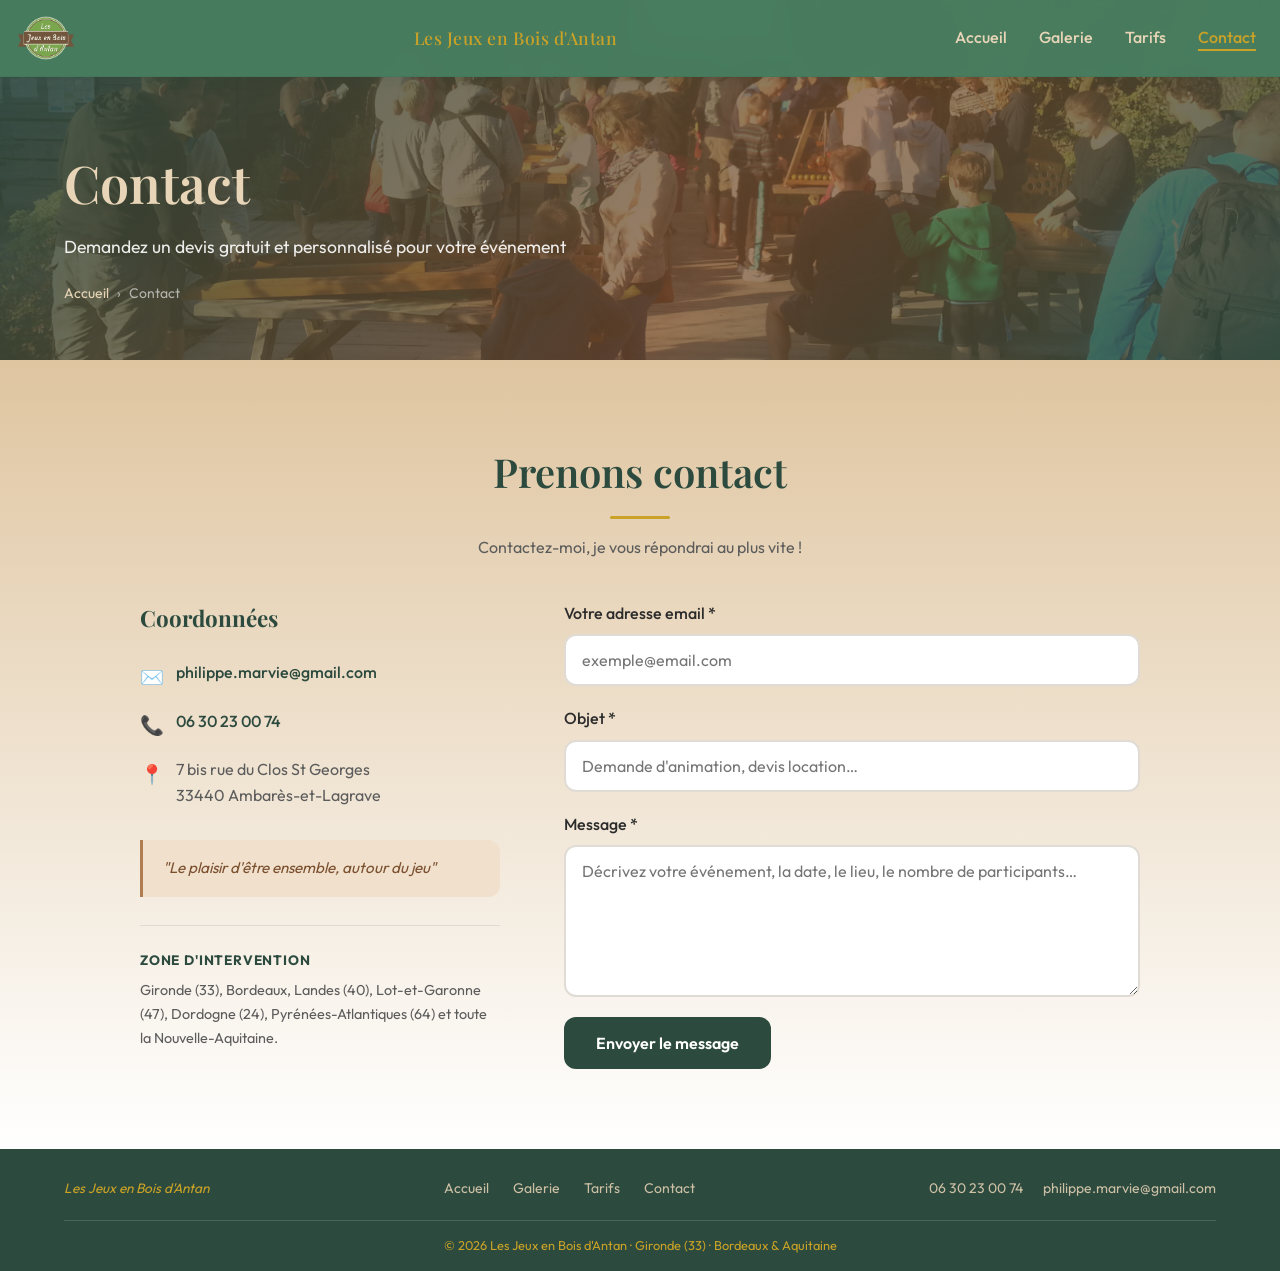
==== contact.html @ d8da47c6 "Refonte complète du site : carrousel avis, FAQ, tarifs, responsive - Refonte globale des pages (accu" ====
<!DOCTYPE html>
<html lang="fr">
<head>
    <meta charset="UTF-8">
    <meta name="viewport" content="width=device-width, initial-scale=1.0">
    <title>Contact & Devis Gratuit | JEB - Les Jeux en Bois d'Antan | Gironde</title>
    <meta name="description" content="Contactez Philippe Marvié pour votre animation de jeux en bois en Gironde. Devis gratuit et personnalisé pour mariage, événement d'entreprise ou particulier à Bordeaux et en Aquitaine. Réponse rapide.">
    <meta name="keywords" content="contact jeux en bois gironde, devis animation jeux bois bordeaux, contacter animateur jeux bois, jeux bois bordeaux devis gratuit">
    <meta name="robots" content="index, follow">
    <meta name="author" content="Philippe Marvié - JEB Les Jeux en Bois d'Antan">
    <meta name="theme-color" content="#2d4a3e">
    <meta name="format-detection" content="telephone=yes">
    <link rel="canonical" href="https://jeuxdantan.fr/contact.html">
    <link rel="icon" href="/assets/logo.png" type="image/png">
    <link rel="stylesheet" href="css/style.css?v=4">
    <meta property="og:type" content="website">
    <meta property="og:url" content="https://jeuxdantan.fr/contact.html">
    <meta property="og:title" content="Contact & Devis Gratuit | JEB - Jeux en Bois Gironde">
    <meta property="og:description" content="Contactez Philippe Marvié pour un devis gratuit. Animation jeux en bois en Gironde, Bordeaux et Aquitaine.">
    <meta property="og:image" content="https://jeuxdantan.fr/assets/og-image.jpg">
    <meta property="og:locale" content="fr_FR">
    <script type="application/ld+json">
    {
      "@context": "https://schema.org",
      "@graph": [
        {
          "@type": "ContactPage",
          "@id": "https://jeuxdantan.fr/contact.html",
          "name": "Contact & Devis Gratuit - JEB Les Jeux en Bois d'Antan | Gironde",
          "description": "Demandez un devis gratuit pour votre animation de jeux en bois en Gironde. Mariage, événement d'entreprise ou particulier à Bordeaux et en Aquitaine.",
          "url": "https://jeuxdantan.fr/contact.html",
          "isPartOf": {"@id": "https://jeuxdantan.fr/#entreprise"},
          "breadcrumb": {
            "@type": "BreadcrumbList",
            "itemListElement": [
              {"@type": "ListItem", "position": 1, "name": "Accueil", "item": "https://jeuxdantan.fr/"},
              {"@type": "ListItem", "position": 2, "name": "Contact", "item": "https://jeuxdantan.fr/contact.html"}
            ]
          },
          "mainEntity": {
            "@type": ["LocalBusiness", "EntertainmentBusiness"],
            "@id": "https://jeuxdantan.fr/#entreprise",
            "name": "Les Jeux en Bois d'Antan",
            "telephone": "+33630230074",
            "email": "philippe.marvie@gmail.com",
            "url": "https://jeuxdantan.fr",
            "priceRange": "€€",
            "openingHoursSpecification": {
              "@type": "OpeningHoursSpecification",
              "dayOfWeek": ["Monday","Tuesday","Wednesday","Thursday","Friday","Saturday","Sunday"],
              "opens": "09:00",
              "closes": "20:00"
            },
            "address": {
              "@type": "PostalAddress",
              "streetAddress": "7 bis rue du Clos St Georges",
              "postalCode": "33440",
              "addressLocality": "Ambarès-et-Lagrave",
              "addressRegion": "Nouvelle-Aquitaine",
              "addressCountry": "FR"
            },
            "areaServed": [
              {"@type": "AdministrativeArea", "name": "Gironde", "identifier": "33"},
              {"@type": "AdministrativeArea", "name": "Landes", "identifier": "40"},
              {"@type": "AdministrativeArea", "name": "Lot-et-Garonne", "identifier": "47"},
              {"@type": "AdministrativeArea", "name": "Dordogne", "identifier": "24"},
              {"@type": "AdministrativeArea", "name": "Nouvelle-Aquitaine"}
            ]
          }
        }
      ]
    }
    </script>
    <link rel="preconnect" href="https://fonts.googleapis.com">
    <link rel="preconnect" href="https://fonts.gstatic.com" crossorigin>
    <link href="https://fonts.googleapis.com/css2?family=Outfit:wght@300;400;500;600;700&family=Playfair+Display:wght@500;600&display=swap" rel="stylesheet">
</head>
<body>
    <header class="header">
        <div class="header-inner">
            <a href="index.html" class="logo">
                <img src="assets/logo.png" alt="JEB - Les Jeux en Bois d'Antan" onerror="this.style.display='none'; this.nextElementSibling.style.display='block';">
                <span class="logo-text">JEB</span>
            </a>
            <span class="header-title">Les Jeux en Bois d'Antan</span>
            <nav class="nav" aria-label="Navigation principale">
                <button class="nav-toggle" aria-expanded="false" aria-controls="nav-menu">
                    <span></span><span></span><span></span>
                </button>
                <ul id="nav-menu" class="nav-menu">
                    <li><a href="index.html">Accueil</a></li>
                    <li><a href="galerie.html">Galerie</a></li>
                    <li><a href="prix.html">Tarifs</a></li>
                    <li><a href="contact.html" class="nav-active">Contact</a></li>
                </ul>
            </nav>
        </div>
    </header>

    <main>
        <section class="page-hero">
            <div class="page-hero-bg" style="background-image: url('images/20160713_203846.jpg');"></div>
            <div class="container page-hero-content">
                <h1 class="page-hero-title">Contact</h1>
                <p class="page-hero-desc">Demandez un devis gratuit et personnalisé pour votre événement</p>
                <nav aria-label="Fil d'Ariane" class="breadcrumb">
                    <a href="index.html">Accueil</a>
                    <span>›</span>
                    <span>Contact</span>
                </nav>
            </div>
        </section>

        <section class="section contact-section">
            <div class="container">
                <h2 class="section-title">Prenons contact</h2>
                <p class="section-desc">Contactez-moi, je vous répondrai au plus vite !</p>

                <div class="contact-layout">
                    <div class="contact-info">
                        <h3>Coordonnées</h3>
                        <ul class="contact-details">
                            <li>
                                <span class="contact-icon">✉️</span>
                                <a href="mailto:philippe.marvie@gmail.com">philippe.marvie@gmail.com</a>
                            </li>
                            <li>
                                <span class="contact-icon">📞</span>
                                <a href="tel:+33630230074">06 30 23 00 74</a>
                            </li>
                            <li>
                                <span class="contact-icon">📍</span>
                                <address>7 bis rue du Clos St Georges<br>33440 Ambarès-et-Lagrave</address>
                            </li>
                        </ul>
                        <div class="contact-slogan">
                            <p>"Le plaisir d'être ensemble, autour du jeu"</p>
                        </div>
                        <div class="contact-zone-info">
                            <h4>Zone d'intervention</h4>
                            <p>Gironde (33), Bordeaux, Landes (40), Lot-et-Garonne (47), Dordogne (24), Pyrénées-Atlantiques (64) et toute la Nouvelle-Aquitaine.</p>
                        </div>
                    </div>

                    <div class="contact-form-wrap">
                        <form class="contact-form" action="contact.php" method="POST">
                            <div class="form-group">
                                <label for="email">Votre adresse email *</label>
                                <input type="email" id="email" name="email" required placeholder="exemple@email.com">
                            </div>
                            <div class="form-group">
                                <label for="subject">Objet *</label>
                                <input type="text" id="subject" name="subject" required placeholder="Demande d'animation, devis location…">
                            </div>
                            <div class="form-group">
                                <label for="message">Message *</label>
                                <textarea id="message" name="message" rows="6" required placeholder="Décrivez votre événement, la date, le lieu, le nombre de participants…"></textarea>
                            </div>
                            <button type="submit" class="btn btn-primary btn-submit">Envoyer le message</button>
                        </form>
                    </div>
                </div>
            </div>
        </section>
    </main>

    <footer class="footer">
        <div class="container">
            <div class="footer-main">
                <div class="footer-brand">
                    <span class="footer-sub">Les Jeux en Bois d'Antan</span>
                </div>
                <nav class="footer-nav" aria-label="Navigation footer">
                    <a href="index.html">Accueil</a>
                    <a href="galerie.html">Galerie</a>
                    <a href="prix.html">Tarifs</a>
                    <a href="contact.html">Contact</a>
                </nav>
                <div class="footer-right">
                    <a href="tel:+33630230074">06 30 23 00 74</a>
                    <a href="mailto:philippe.marvie@gmail.com">philippe.marvie@gmail.com</a>
                </div>
            </div>
            <div class="footer-bottom">
                <p>&copy; 2026 Les Jeux en Bois d'Antan · Gironde (33) · Bordeaux &amp; Aquitaine</p>
            </div>
        </div>
    </footer>

    <script src="js/main.js"></script>
</body>
</html>
---- css/style.css ----
/* ===== Variables & Reset ===== */
:root {
  --color-primary: #2d4a3e;
  --color-primary-light: #3d6b5a;
  --color-accent: #c9a227;
  --color-accent-light: #e8d5b7;
  --color-wood: #7a4f2e;
  --color-wood-light: #b07d52;
  --color-wood-pale: #f0e0cc;
  --color-bg: #f5ede0;
  --color-bg-alt: #dfc5a0;
  --color-text: #2c2c2c;
  --color-text-muted: #5c5c5c;
  --font-main: 'Outfit', sans-serif;
  --font-display: 'Playfair Display', serif;
  --shadow-sm: 0 2px 8px rgba(45, 74, 62, 0.08);
  --shadow-md: 0 4px 20px rgba(45, 74, 62, 0.12);
  --shadow-lg: 0 8px 40px rgba(45, 74, 62, 0.15);
  --radius: 12px;
  --radius-lg: 20px;
  --transition: 0.3s ease;
}

*, *::before, *::after {
  box-sizing: border-box;
  margin: 0;
  padding: 0;
}

html {
  scroll-behavior: smooth;
}

body {
  font-family: var(--font-main);
  font-size: 1rem;
  line-height: 1.6;
  color: var(--color-text);
  background: var(--color-bg);
  overflow-x: hidden;
}

img {
  max-width: 100%;
  height: auto;
  display: block;
}

a {
  color: inherit;
  text-decoration: none;
  transition: color var(--transition), opacity var(--transition);
}

ul {
  list-style: none;
}

address {
  font-style: normal;
}

.visually-hidden {
  position: absolute;
  width: 1px;
  height: 1px;
  padding: 0;
  margin: -1px;
  overflow: hidden;
  clip: rect(0, 0, 0, 0);
  border: 0;
}

.container {
  width: 100%;
  max-width: 1200px;
  margin: 0 auto;
  padding: 0 1.5rem;
}

/* ===== Buttons ===== */
.btn {
  display: inline-flex;
  align-items: center;
  justify-content: center;
  padding: 0.875rem 1.75rem;
  font-family: var(--font-main);
  font-size: 1rem;
  font-weight: 500;
  border-radius: var(--radius);
  border: none;
  cursor: pointer;
  transition: all var(--transition);
}

.btn-primary {
  background: var(--color-primary);
  color: white;
}

.btn-primary:hover {
  background: var(--color-primary-light);
  transform: translateY(-2px);
  box-shadow: var(--shadow-md);
}

.btn-secondary {
  background: var(--color-primary);
  color: white;
}

.btn-secondary:hover {
  background: var(--color-primary);
  color: white;
}

/* ===== Header ===== */
.header {
  position: fixed;
  top: 0;
  left: 0;
  right: 0;
  z-index: 1000;
  background: rgba(72, 125, 95, 0.97);
  backdrop-filter: blur(12px);
  box-shadow: 0 2px 12px rgba(45, 74, 62, 0.12);
  border-bottom: 1px solid rgba(45, 74, 62, 0.1);
}

.header-inner {
  display: flex;
  align-items: center;
  justify-content: space-between;
  padding: 0.5rem 1.5rem 0.5rem 1rem;
}

.logo {
  display: flex;
  align-items: center;
  gap: 0.5rem;
}

.header-title {
  display: none;
}

.logo img {
  height: 60px;
  width: auto;
}

.logo .logo-text {
  display: none;
}

.logo-text {
  font-family: var(--font-display);
  font-size: 1.75rem;
  font-weight: 600;
  color: #4a2c0e;
}

/* Navigation */
.nav-toggle {
  display: none;
  flex-direction: column;
  gap: 5px;
  background: none;
  border: none;
  cursor: pointer;
  padding: 0.5rem;
}

.nav-toggle span {
  width: 24px;
  height: 2px;
  background: var(--color-primary);
  transition: var(--transition);
}

.nav-menu {
  display: flex;
  gap: 2rem;
}

.nav-menu a {
  font-weight: 500;
  color: var(--color-accent-light);
  position: relative;
}

.nav-menu a::after {
  content: '';
  position: absolute;
  bottom: -4px;
  left: 0;
  width: 0;
  height: 2px;
  background: var(--color-accent);
  transition: width var(--transition);
}

.nav-menu a:hover::after {
  width: 100%;
}


/* ===== Hero ===== */
.hero {
  position: relative;
  min-height: 100vh;
  display: flex;
  flex-direction: column;
  justify-content: center;
  align-items: center;
  text-align: center;
  padding: 8rem 1.5rem 4rem;
  overflow: hidden;
}

.hero-bg {
  position: absolute;
  inset: 0;
  background-size: cover;
  background-position: center;
  background-repeat: no-repeat;
  z-index: -1;
}

.hero-bg::after {
  content: '';
  position: absolute;
  inset: 0;
  background: linear-gradient(
    135deg,
    rgba(45, 74, 62, 0.88) 0%,
    rgba(122, 79, 46, 0.7) 60%,
    rgba(45, 74, 62, 0.82) 100%
  );
}

.hero-content {
  max-width: 750px;
  position: relative;
}

.hero-logo {
  height: 260px;
  width: auto;
  margin: 0 auto 1.5rem;
  display: block;
}

.hero-label {
  font-size: 0.9rem;
  font-weight: 500;
  letter-spacing: 0.12em;
  text-transform: uppercase;
  color: var(--color-accent-light);
  margin-bottom: 1rem;
}

.hero h1 {
  font-family: var(--font-display);
  font-size: clamp(2.5rem, 6vw, 4rem);
  font-weight: 600;
  color: var(--color-accent-light);
  margin-bottom: 0.75rem;
  letter-spacing: 0.02em;
}

.hero-tagline {
  font-size: 1.2rem;
  color: rgba(232, 213, 183, 0.95);
  margin-bottom: 1rem;
  font-weight: 500;
}

.hero-desc {
  color: rgba(255, 255, 255, 0.9);
  margin-bottom: 1.75rem;
  font-size: 1.05rem;
  max-width: 620px;
  margin-left: auto;
  margin-right: auto;
}

.hero-badges {
  display: flex;
  flex-wrap: wrap;
  gap: 0.5rem;
  justify-content: center;
  margin-bottom: 2rem;
}

.badge {
  background: rgb(207, 171, 54);
  border: 1px solid rgba(201, 162, 39, 0.6);
  color: rgb(43, 88, 49);
  padding: 0.35rem 0.9rem;
  border-radius: 50px;
  font-size: 0.875rem;
  font-weight: 500;
}

.hero-cta {
  display: flex;
  gap: 1rem;
  justify-content: center;
  flex-wrap: wrap;
}

.hero-cta .btn-primary {
  background: var(--color-primary);
  color: var(--color-accent-light);
  font-weight: 600;
}

.hero-cta .btn-primary:hover {
  background: var(--color-accent-light);
  color: var(--color-primary);
}

.hero-cta .btn-secondary {
  border-color: var(--color-accent-light);
  color: var(--color-accent-light);
}

.hero-cta .btn-secondary:hover {
  background: var(--color-accent-light);
  color: var(--color-primary);
}

.scroll-indicator {
  position: absolute;
  bottom: 2rem;
  left: 50%;
  transform: translateX(-50%);
  display: flex;
  flex-direction: column;
  align-items: center;
  gap: 0.5rem;
  color: rgba(255, 255, 255, 0.8);
  font-size: 0.875rem;
  animation: bounce 2s infinite;
}

.scroll-arrow {
  width: 24px;
  height: 24px;
  border-right: 2px solid currentColor;
  border-bottom: 2px solid currentColor;
  transform: rotate(45deg);
  margin-top: -4px;
}

@keyframes bounce {
  0%, 100% { transform: translateX(-50%) translateY(0); }
  50% { transform: translateX(-50%) translateY(8px); }
}

/* ===== Slogan Banner ===== */
.slogan-banner {
  background: #5a8f72;
  padding: 1.25rem 0;
  text-align: center;
}

.slogan-main {
  font-family: var(--font-display);
  font-size: clamp(1.25rem, 3vw, 1.75rem);
  color: #f0d878;
  letter-spacing: 0.08em;
  font-weight: 600;
}

/* ===== Quick Nav ===== */
.quick-nav {
  padding: 3rem 0;
  background: var(--color-bg);
  box-shadow: var(--shadow-sm);
}

.quick-nav-grid {
  display: grid;
  grid-template-columns: repeat(auto-fit, minmax(140px, 1fr));
  gap: 1rem;
}

.quick-nav-card {
  display: flex;
  flex-direction: column;
  align-items: center;
  gap: 0.75rem;
  padding: 1.5rem 1rem;
  background: var(--color-bg);
  border-radius: var(--radius);
  font-weight: 500;
  color: var(--color-text);
  transition: all var(--transition);
  border: 2px solid transparent;
}

.quick-nav-card:hover {
  background: var(--color-primary);
  color: white;
  transform: translateY(-4px);
  box-shadow: var(--shadow-md);
}

.quick-nav-icon {
  font-size: 2rem;
}

/* ===== Sections ===== */
.section {
  padding: 5rem 0;
}

.section-alt {
  background: var(--color-bg-alt);
}

.section-title {
  font-family: var(--font-display);
  font-size: clamp(1.75rem, 4vw, 2.5rem);
  font-weight: 600;
  color: var(--color-primary);
  text-align: center;
  margin-bottom: 1rem;
}

.section-title::after {
  content: '';
  display: block;
  width: 60px;
  height: 3px;
  background: var(--color-accent);
  margin: 0.75rem auto 0;
  border-radius: 2px;
}

.section-desc {
  text-align: center;
  color: var(--color-text-muted);
  margin-bottom: 2.5rem;
  max-width: 620px;
  margin-left: auto;
  margin-right: auto;
}

/* ===== Services ===== */
.services-grid {
  display: grid;
  grid-template-columns: repeat(auto-fit, minmax(min(300px, 100%), 1fr));
  gap: 2rem;
  margin-bottom: 3rem;
}

.service-card {
  background: white;
  border-radius: var(--radius-lg);
  overflow: hidden;
  box-shadow: var(--shadow-sm);
  transition: all var(--transition);
}

.service-card:hover {
  transform: translateY(-8px);
  box-shadow: var(--shadow-lg);
}

.service-image {
  aspect-ratio: 3/2;
  overflow: hidden;
}

.service-image img {
  width: 100%;
  height: 100%;
  object-fit: cover;
  transition: transform var(--transition);
}

.service-card:hover .service-image img {
  transform: scale(1.05);
}

.service-content {
  padding: 1.5rem;
}

.service-content h3 {
  font-size: 1.25rem;
  color: var(--color-primary);
  margin-bottom: 0.5rem;
}

.service-content p {
  color: var(--color-text-muted);
  font-size: 0.95rem;
}

/* Zone géographique */
.geo-block {
  display: flex;
  align-items: center;
  gap: 1rem;
  background: white;
  border-left: 4px solid var(--color-wood-light);
  padding: 1.25rem 1.5rem;
  border-radius: 0 var(--radius) var(--radius) 0;
  max-width: 700px;
  margin: 0 auto;
  box-shadow: var(--shadow-sm);
}

.geo-icon {
  font-size: 1.75rem;
  flex-shrink: 0;
}

.geo-block p {
  color: var(--color-text-muted);
  font-size: 0.975rem;
}

/* ===== Slogan Strip ===== */
.slogan-strip {
  padding: 3rem 0;
  text-align: center;
}

.wood-bg {
  background:
    linear-gradient(rgba(122, 79, 46, 0.85), rgba(90, 55, 25, 0.9)),
    url('../images/20140708_212617.jpg') center/cover;
}

.slogan-quote {
  font-family: var(--font-display);
  font-size: clamp(1.5rem, 3.5vw, 2.25rem);
  color: var(--color-accent-light);
  font-weight: 500;
  font-style: italic;
  max-width: 700px;
  margin: 0 auto;
}

/* ===== Animateur ===== */
.animateur-grid {
  display: grid;
  grid-template-columns: 1.3fr 1.4fr;
  gap: 3.5rem;
  align-items: start;
  margin-bottom: 3rem;
}

.animateur-image {
  border-radius: var(--radius-lg);
  overflow: hidden;
  box-shadow: var(--shadow-md);
  border: 4px solid var(--color-wood-light);
  background: var(--color-wood);
  padding: 0.75rem;
  display: flex;
  flex-direction: column;
  gap: 0.6rem;
  height: auto;
  aspect-ratio: 4/5;
  box-sizing: border-box;
}

.animateur-image > img {
  width: 100%;
  flex: 1;
  min-height: 0;
  object-fit: cover;
  object-position: center top;
  display: block;
  border-radius: calc(var(--radius-lg) - 6px);
  transform: scale(1.15);
  transform-origin: center top;
}

.animateur-content h3 {
  font-family: var(--font-display);
  font-size: 1.75rem;
  color: var(--color-wood);
  margin-bottom: 1.25rem;
}

.animateur-content p {
  margin-bottom: 1rem;
  color: var(--color-text-muted);
  line-height: 1.75;
}

.animateur-points {
  margin-top: 1.5rem;
}

.animateur-points li {
  position: relative;
  padding-left: 1.75rem;
  margin-bottom: 0.6rem;
  color: var(--color-text);
  font-weight: 500;
}

.animateur-points li::before {
  content: '✓';
  position: absolute;
  left: 0;
  color: var(--color-accent);
  font-weight: bold;
}

/* Slogans row */
.slogans-row {
  display: flex;
  flex-wrap: wrap;
  gap: 0.75rem;
  justify-content: center;
  margin-top: 2rem;
}

.slogan-pill {
  background: var(--color-wood-pale);
  color: var(--color-wood);
  border: 1px solid rgba(176, 125, 82, 0.3);
  padding: 0.5rem 1.25rem;
  border-radius: 50px;
  font-size: 0.9rem;
  font-style: italic;
  font-weight: 500;
}

/* ===== Location ===== */
.location-intro {
  text-align: center;
  margin-bottom: 2rem;
  color: var(--color-text-muted);
  max-width: 700px;
  margin-left: auto;
  margin-right: auto;
}

.location-grid {
  display: grid;
  grid-template-columns: repeat(auto-fit, minmax(min(260px, 100%), 1fr));
  gap: 1.5rem;
  margin-bottom: 2.5rem;
  max-width: 1000px;
  margin-left: auto;
  margin-right: auto;
}

.location-card {
  background: white;
  padding: 2rem 1.5rem;
  border-radius: var(--radius);
  box-shadow: var(--shadow-sm);
  transition: all var(--transition);
  text-align: center;
  border-top: 3px solid var(--color-accent);
}

.location-card:hover {
  box-shadow: var(--shadow-md);
  transform: translateY(-4px);
}

.location-card-icon {
  font-size: 2rem;
  margin-bottom: 0.75rem;
}

.location-card h4 {
  color: var(--color-primary);
  margin-bottom: 0.75rem;
  font-size: 1.15rem;
  font-family: var(--font-display);
}

.location-card p {
  color: var(--color-text-muted);
  font-size: 0.95rem;
}

.location-cta {
  text-align: center;
  margin-top: 1.5rem;
}

/* ===== Gallery ===== */
.gallery-grid {
  display: grid;
  grid-template-columns: repeat(auto-fill, minmax(260px, 1fr));
  gap: 0.75rem;
}

.gallery-item {
  aspect-ratio: 4/3;
  border-radius: var(--radius);
  overflow: hidden;
  box-shadow: var(--shadow-sm);
  transition: transform var(--transition), box-shadow var(--transition);
  position: relative;
  z-index: 0;
}

.gallery-item:hover {
  transform: translateY(-8px) scale(1.02);
  box-shadow: 0 16px 40px rgba(45, 74, 62, 0.2);
  z-index: 2;
}

.gallery-item img {
  width: 100%;
  height: 100%;
  object-fit: cover;
  transition: transform var(--transition);
}

.gallery-item:hover img {
  transform: scale(1.08);
}

/* ===== Gallery lightbox ===== */
.gallery-lightbox {
  position: fixed;
  inset: 0;
  z-index: 9999;
  display: flex;
  align-items: center;
  justify-content: center;
  gap: 1rem;
  padding: 1.5rem;
  opacity: 0;
  visibility: hidden;
  transition: opacity 0.3s ease, visibility 0.3s ease;
}

.gallery-lightbox.active {
  opacity: 1;
  visibility: visible;
}

.lightbox-backdrop {
  position: absolute;
  inset: 0;
  background: rgba(0, 0, 0, 0.92);
  cursor: pointer;
}

.lightbox-img-wrap {
  position: relative;
  z-index: 1;
  max-width: 85vw;
  max-height: 88vh;
  border-radius: var(--radius);
  overflow: hidden;
  box-shadow: 0 20px 60px rgba(0, 0, 0, 0.5);
}

.lightbox-img {
  display: block;
  max-width: 85vw;
  max-height: 88vh;
  object-fit: contain;
  opacity: 0;
  transition: opacity 0.25s ease;
}

.lightbox-img.loaded {
  opacity: 1;
}

.lightbox-prev,
.lightbox-next {
  position: relative;
  z-index: 2;
  width: 52px;
  height: 52px;
  flex-shrink: 0;
  background: rgba(255, 255, 255, 0.15);
  color: white;
  border: 2px solid rgba(255, 255, 255, 0.3);
  border-radius: 50%;
  font-size: 2rem;
  line-height: 1;
  cursor: pointer;
  display: flex;
  align-items: center;
  justify-content: center;
  transition: background 0.2s, border-color 0.2s;
}

.lightbox-prev:hover,
.lightbox-next:hover {
  background: var(--color-primary);
  border-color: var(--color-primary);
}

.lightbox-close {
  position: fixed;
  top: 1.25rem;
  right: 1.25rem;
  z-index: 3;
  width: 48px;
  height: 48px;
  background: rgba(0, 0, 0, 0.6);
  color: white;
  border: none;
  border-radius: 50%;
  font-size: 1.75rem;
  line-height: 1;
  cursor: pointer;
  display: flex;
  align-items: center;
  justify-content: center;
  transition: background 0.2s;
}

.lightbox-close:hover {
  background: var(--color-primary);
}

.lightbox-counter {
  position: fixed;
  bottom: 1.25rem;
  left: 50%;
  transform: translateX(-50%);
  z-index: 3;
  color: rgba(255, 255, 255, 0.85);
  font-size: 0.875rem;
  background: rgba(0, 0, 0, 0.5);
  padding: 0.3rem 1rem;
  border-radius: 50px;
}

/* ===== Videos ===== */
.videos-grid {
  display: grid;
  grid-template-columns: repeat(auto-fit, minmax(400px, 1fr));
  gap: 2rem;
  max-width: 800px;
  margin: 0 auto;
}

.video-wrapper {
  border-radius: var(--radius-lg);
  overflow: hidden;
  box-shadow: var(--shadow-md);
}

.video-placeholder {
  position: relative;
  aspect-ratio: 16/9;
  overflow: hidden;
  cursor: pointer;
}

.video-placeholder img {
  width: 100%;
  height: 100%;
  object-fit: cover;
}

.video-overlay {
  position: absolute;
  inset: 0;
  background: rgba(45, 74, 62, 0.55);
  display: flex;
  flex-direction: column;
  align-items: center;
  justify-content: center;
  gap: 1rem;
  transition: background var(--transition);
}

.video-placeholder:hover .video-overlay {
  background: rgba(45, 74, 62, 0.75);
}

.play-icon {
  width: 80px;
  height: 80px;
  background: var(--color-accent);
  border-radius: 50%;
  display: flex;
  align-items: center;
  justify-content: center;
  font-size: 1.75rem;
  color: var(--color-primary);
  padding-left: 6px;
  transition: transform var(--transition);
  box-shadow: 0 4px 20px rgba(0,0,0,0.3);
}

.video-placeholder:hover .play-icon {
  transform: scale(1.1);
}

.video-overlay p {
  color: white;
  font-weight: 600;
  font-size: 1.1rem;
  text-align: center;
  padding: 0 1.5rem;
  text-shadow: 0 1px 3px rgba(0,0,0,0.5);
}

.video-caption {
  margin-top: 0.75rem;
  color: var(--color-text-muted);
  font-size: 0.95rem;
  padding: 0 0.5rem 0.5rem;
}

/* Popup vidéo */
.video-popup {
  position: fixed;
  inset: 0;
  z-index: 9999;
  display: flex;
  align-items: center;
  justify-content: center;
  padding: 2rem;
  opacity: 0;
  visibility: hidden;
  transition: opacity 0.3s ease, visibility 0.3s ease;
}

.video-popup.active {
  opacity: 1;
  visibility: visible;
}

.video-popup-backdrop {
  position: absolute;
  inset: 0;
  background: rgba(0, 0, 0, 0.88);
  cursor: pointer;
}

.video-popup-content {
  position: relative;
  width: 100%;
  max-width: 900px;
  background: #000;
  border-radius: var(--radius-lg);
  overflow: hidden;
  box-shadow: 0 25px 80px rgba(0, 0, 0, 0.5);
  transform: scale(0.9);
  transition: transform 0.3s ease;
}

.video-popup.active .video-popup-content {
  transform: scale(1);
}

.video-popup-close {
  position: absolute;
  top: 1rem;
  right: 1rem;
  width: 44px;
  height: 44px;
  background: rgba(0, 0, 0, 0.6);
  color: white;
  border: none;
  border-radius: 50%;
  font-size: 1.75rem;
  line-height: 1;
  cursor: pointer;
  z-index: 10;
  transition: background 0.2s ease;
}

.video-popup-close:hover {
  background: var(--color-primary);
}

.video-popup-media {
  aspect-ratio: 16/9;
  background: #000;
}

.video-popup-media img,
.video-popup-media video,
.video-popup-media iframe {
  width: 100%;
  height: 100%;
  object-fit: contain;
}

.video-popup-title {
  padding: 0.75rem 1.5rem;
  font-weight: 500;
  color: white;
  background: #111;
}

/* ===== Contact ===== */
.contact-section {
  background: linear-gradient(180deg, var(--color-bg-alt) 0%, white 100%);
}

.contact-layout {
  display: grid;
  grid-template-columns: 1fr 1.6fr;
  gap: 4rem;
  align-items: start;
  max-width: 1000px;
  margin: 0 auto;
}

.contact-info h3 {
  font-family: var(--font-display);
  font-size: 1.4rem;
  color: var(--color-primary);
  margin-bottom: 1.5rem;
}

.contact-details {
  display: flex;
  flex-direction: column;
  gap: 1rem;
  margin-bottom: 2rem;
}

.contact-details li {
  display: flex;
  align-items: flex-start;
  gap: 0.75rem;
  color: var(--color-text-muted);
}

.contact-icon {
  font-size: 1.2rem;
  flex-shrink: 0;
  margin-top: 0.1rem;
}

.contact-details a {
  color: var(--color-primary);
  font-weight: 500;
}

.contact-details a:hover {
  color: var(--color-wood);
}

.contact-slogan {
  background: var(--color-wood-pale);
  border-left: 3px solid var(--color-wood-light);
  padding: 1rem 1.25rem;
  border-radius: 0 var(--radius) var(--radius) 0;
}

.contact-slogan p {
  font-style: italic;
  color: var(--color-wood);
  font-size: 0.95rem;
}

.contact-form {
  display: flex;
  flex-direction: column;
  gap: 1.25rem;
}

.form-group {
  display: flex;
  flex-direction: column;
  gap: 0.5rem;
}

.form-group label {
  font-weight: 500;
  color: var(--color-text);
}

.form-group input,
.form-group textarea {
  padding: 0.875rem 1rem;
  font-family: var(--font-main);
  font-size: 1rem;
  border: 2px solid #e0dcd5;
  border-radius: var(--radius);
  background: white;
  transition: border-color var(--transition);
}

.form-group input:focus,
.form-group textarea:focus {
  outline: none;
  border-color: var(--color-primary);
}

.form-group textarea {
  resize: vertical;
  min-height: 130px;
}

.btn-submit {
  align-self: flex-start;
  padding: 1rem 2rem;
  font-weight: 600;
}

.form-alert {
  padding: 1rem;
  border-radius: var(--radius);
  margin-bottom: 0.5rem;
}

.form-alert-success {
  background: #d4edda;
  color: #155724;
}

.form-alert-error {
  background: #f8d7da;
  color: #721c24;
}

/* ===== Footer ===== */
.footer {
  background: var(--color-primary);
  color: var(--color-accent-light);
  padding: 1.75rem 0 1rem;
}

.footer-main {
  display: flex;
  align-items: center;
  justify-content: space-between;
  gap: 2rem;
  padding-bottom: 1.25rem;
  border-bottom: 1px solid rgba(255, 255, 255, 0.15);
  flex-wrap: wrap;
}

.footer-brand {
  display: flex;
  align-items: baseline;
  gap: 0.75rem;
  flex-shrink: 0;
}

.footer-brand .logo-text {
  font-family: var(--font-display);
  font-size: 1.5rem;
  font-weight: 600;
  color: var(--color-accent);
}

.footer-sub {
  font-size: 0.85rem;
  font-style: italic;
  color: var(--color-accent);
}

.footer-nav {
  display: flex;
  gap: 1.5rem;
  flex-wrap: wrap;
  justify-content: center;
}

.footer-nav a {
  font-size: 0.875rem;
  opacity: 0.85;
  transition: opacity var(--transition), color var(--transition);
}

.footer-nav a:hover {
  opacity: 1;
  color: var(--color-accent);
}

.footer-right {
  display: flex;
  align-items: center;
  gap: 1.25rem;
  flex-wrap: wrap;
  justify-content: flex-end;
}

.footer-right a {
  font-size: 0.875rem;
  opacity: 0.85;
  transition: opacity var(--transition), color var(--transition);
}

.footer-right a:hover {
  opacity: 1;
  color: var(--color-accent);
}

.social-links {
  display: flex;
  gap: 0.5rem;
}

.social-links a {
  width: 34px;
  height: 34px;
  display: flex;
  align-items: center;
  justify-content: center;
  background: rgba(255, 255, 255, 0.1);
  border-radius: 50%;
  transition: all var(--transition);
}

.social-links a:hover {
  background: var(--color-accent);
  color: var(--color-primary);
}

.social-links svg {
  width: 16px;
  height: 16px;
}

.footer-bottom {
  padding-top: 0.875rem;
  text-align: center;
}

.footer-bottom p {
  font-size: 0.8rem;
  color: var(--color-accent);
}

/* ===== Responsive ===== */
@media (max-width: 1000px) {
  .contact-layout {
    grid-template-columns: 1fr;
    gap: 2.5rem;
  }
}

@media (max-width: 900px) {
  .animateur-grid {
    grid-template-columns: 1fr;
  }

  .animateur-image {
    height: auto;
    aspect-ratio: unset;
  }

  .animateur-image > img {
    width: 100%;
    flex: none;
    aspect-ratio: 4/3;
    transform: none;
  }

  .footer-main {
    flex-direction: column;
    align-items: center;
    text-align: center;
  }

  .footer-brand {
    flex-direction: column;
    align-items: center;
    gap: 0.25rem;
  }

  .footer-right {
    justify-content: center;
  }

  .social-links {
    justify-content: center;
  }
}

@media (max-width: 768px) {
  .nav-toggle {
    display: flex;
  }

  .nav-menu {
    position: fixed;
    top: 0;
    right: -100%;
    width: 80%;
    max-width: 320px;
    height: 100vh;
    background: #e8f2ed;
    flex-direction: column;
    padding: 5rem 2rem 2rem;
    box-shadow: -4px 0 20px rgba(0, 0, 0, 0.1);
    transition: right var(--transition);
    gap: 0;
    overflow-y: auto;
  }

  .nav-menu.active {
    right: 0;
  }

  .nav-menu li {
    padding: 0.75rem 0;
    border-bottom: 1px solid #eee;
  }

  .nav-toggle[aria-expanded="true"] span:nth-child(1) {
    transform: rotate(45deg) translate(5px, 5px);
  }

  .nav-toggle[aria-expanded="true"] span:nth-child(2) {
    opacity: 0;
  }

  .nav-toggle[aria-expanded="true"] span:nth-child(3) {
    transform: rotate(-45deg) translate(5px, -5px);
  }


  .videos-grid {
    grid-template-columns: 1fr;
  }

  .hero-cta {
    flex-direction: column;
  }

  .hero-cta .btn {
    width: 100%;
  }

  .slogans-row {
    flex-direction: column;
    align-items: center;
  }
}



@media (max-width: 480px) {
  .quick-nav-grid {
    grid-template-columns: repeat(2, 1fr);
  }

  .section {
    padding: 3rem 0;
  }

  .geo-block {
    flex-direction: column;
    text-align: center;
  }
}

/* Zone d'intervention */
.zone-grid {
  display: grid;
  grid-template-columns: repeat(2, 1fr);
  gap: 1.5rem;
  margin-top: 2rem;
}

.zone-card {
  background: #fff;
  border: 1px solid #e0d9cc;
  border-radius: 10px;
  padding: 1.5rem;
}

.zone-card h3 {
  font-family: var(--font-display);
  color: var(--color-primary);
  margin-bottom: 0.75rem;
  font-size: 1.15rem;
}

.zone-card p {
  color: #555;
  line-height: 1.7;
  font-size: 0.95rem;
  margin: 0;
}

@media (max-width: 600px) {
  .zone-grid {
    grid-template-columns: 1fr;
  }
}

/* Témoignages */
.temoignages-grid {
  display: grid;
  grid-template-columns: repeat(3, 1fr);
  gap: 1.5rem;
  margin-top: 2rem;
}

.temoignage-card {
  background: #fff;
  border: 1px solid #e0d9cc;
  border-left: 4px solid var(--color-primary);
  border-radius: 10px;
  padding: 1.5rem;
  margin: 0;
}

.temoignage-texte {
  color: #444;
  font-style: italic;
  line-height: 1.7;
  margin-bottom: 1rem;
  font-size: 0.95rem;
}

.temoignage-auteur {
  display: flex;
  flex-direction: column;
  gap: 0.2rem;
}

.temoignage-auteur strong {
  color: var(--color-primary);
  font-size: 0.9rem;
}

.temoignage-auteur span {
  color: #888;
  font-size: 0.82rem;
}

@media (max-width: 900px) {
  .temoignages-grid {
    grid-template-columns: 1fr;
  }
}

/* FAQ */
.faq-list {
  margin-top: 2rem;
  display: flex;
  flex-direction: column;
  gap: 0.75rem;
}

.faq-item {
  background: #fff;
  border: 1px solid #e0d9cc;
  border-radius: 10px;
  overflow: hidden;
}

.faq-question {
  cursor: pointer;
  padding: 1.1rem 1.5rem;
  font-weight: 600;
  color: var(--color-primary);
  font-size: 1rem;
  list-style: none;
  display: flex;
  justify-content: space-between;
  align-items: center;
  user-select: none;
}

.faq-question::-webkit-details-marker { display: none; }

.faq-question::after {
  content: '+';
  font-size: 1.3rem;
  font-weight: 300;
  transition: transform 0.2s;
  flex-shrink: 0;
  margin-left: 1rem;
}

details[open] .faq-question::after {
  transform: rotate(45deg);
}

.faq-answer {
  padding: 0 1.5rem 1.1rem;
  color: #444;
  line-height: 1.75;
  font-size: 0.95rem;
}

.faq-answer p {
  margin: 0;
}

.faq-answer a {
  color: var(--color-primary);
  text-decoration: underline;
}

/* ===== Reviews Google Carousel ===== */
.reviews-summary {
  display: flex;
  align-items: center;
  justify-content: center;
  gap: 2rem;
  margin-bottom: 2.5rem;
  flex-wrap: wrap;
}

.reviews-score {
  display: flex;
  flex-direction: column;
  align-items: center;
  gap: 0.3rem;
}

.reviews-note {
  font-family: var(--font-display);
  font-size: 3rem;
  font-weight: 600;
  color: var(--color-primary);
  line-height: 1;
}

.reviews-stars {
  display: flex;
  gap: 0.1rem;
  font-size: 1.5rem;
  color: #fbbc05;
  letter-spacing: 2px;
}

.reviews-count {
  font-size: 0.875rem;
  color: var(--color-text-muted);
  font-weight: 500;
}

.reviews-logo {
  display: flex;
  flex-direction: column;
  align-items: center;
  gap: 0.3rem;
}

.reviews-logo span {
  font-size: 0.8rem;
  color: var(--color-text-muted);
  font-weight: 600;
  letter-spacing: 0.05em;
  text-transform: uppercase;
}

/* Carousel wrapper */
.reviews-carousel-wrap {
  display: flex;
  align-items: center;
  gap: 1rem;
  position: relative;
}

.reviews-carousel {
  flex: 1;
  overflow: hidden;
  border-radius: var(--radius-lg);
}

.reviews-track {
  display: flex;
  gap: 1.5rem;
  transition: transform 0.45s cubic-bezier(0.25, 0.46, 0.45, 0.94);
  will-change: transform;
}

/* Review card */
.review-card {
  flex: 0 0 calc(33.333% - 1rem);
  min-width: 0;
  background: white;
  border-radius: var(--radius-lg);
  padding: 1.75rem;
  box-shadow: var(--shadow-sm);
  border: 1px solid rgba(0, 0, 0, 0.06);
  margin: 0;
  transition: box-shadow var(--transition);
}

.review-card:hover {
  box-shadow: var(--shadow-md);
}

.review-header {
  display: flex;
  align-items: center;
  gap: 0.75rem;
  margin-bottom: 0.75rem;
}

.review-avatar {
  width: 40px;
  height: 40px;
  border-radius: 50%;
  background: var(--color-primary);
  color: white;
  display: flex;
  align-items: center;
  justify-content: center;
  font-weight: 700;
  font-size: 1.1rem;
  flex-shrink: 0;
}

.review-meta {
  flex: 1;
  min-width: 0;
}

.review-name {
  display: block;
  font-size: 0.925rem;
  font-weight: 600;
  color: var(--color-text);
  white-space: nowrap;
  overflow: hidden;
  text-overflow: ellipsis;
}

.review-date {
  font-size: 0.8rem;
  color: var(--color-text-muted);
}

.review-google-icon {
  flex-shrink: 0;
  opacity: 0.85;
}

.review-stars {
  color: #fbbc05;
  font-size: 1rem;
  letter-spacing: 1px;
  margin-bottom: 0.75rem;
}

.review-text {
  color: var(--color-text);
  font-size: 0.925rem;
  line-height: 1.65;
  margin-bottom: 0.75rem;
  display: -webkit-box;
  -webkit-line-clamp: 5;
  -webkit-box-orient: vertical;
  overflow: hidden;
}

.review-context {
  font-size: 0.8rem;
  color: var(--color-text-muted);
  font-style: italic;
  display: block;
}

/* Carousel buttons */
.carousel-btn {
  flex-shrink: 0;
  width: 44px;
  height: 44px;
  border-radius: 50%;
  border: 2px solid var(--color-primary);
  background: white;
  color: var(--color-primary);
  font-size: 1.75rem;
  line-height: 1;
  cursor: pointer;
  display: flex;
  align-items: center;
  justify-content: center;
  transition: all var(--transition);
  box-shadow: var(--shadow-sm);
}

.carousel-btn:hover {
  background: var(--color-primary);
  color: white;
  box-shadow: var(--shadow-md);
}

.carousel-btn:disabled {
  opacity: 0.3;
  cursor: default;
}

/* Dots */
.carousel-dots {
  display: flex;
  justify-content: center;
  gap: 0.5rem;
  margin-top: 1.5rem;
}

.carousel-dot {
  width: 8px;
  height: 8px;
  border-radius: 50%;
  background: var(--color-primary);
  opacity: 0.25;
  border: none;
  cursor: pointer;
  transition: all var(--transition);
  padding: 0;
}

.carousel-dot.active {
  opacity: 1;
  transform: scale(1.3);
}

/* Responsive carousel */
@media (max-width: 900px) {
  .review-card {
    flex: 0 0 calc(50% - 0.75rem);
  }
}

@media (max-width: 560px) {
  .review-card {
    flex: 0 0 100%;
  }

  .carousel-btn {
    width: 36px;
    height: 36px;
    font-size: 1.4rem;
  }

  .reviews-carousel-wrap {
    gap: 0.5rem;
  }
}

/* ===== Nav toggle — visible sur fond sombre ===== */
.nav-toggle span {
  background: var(--color-accent-light);
}

/* ===== Nav active ===== */
.nav-menu a.nav-active {
  color: var(--color-accent);
}

.nav-menu a.nav-active::after {
  width: 100%;
  background: var(--color-accent);
}

/* ===== Services 4 colonnes ===== */
.services-grid-4 {
  grid-template-columns: repeat(4, 1fr);
}

@media (max-width: 1100px) {
  .services-grid-4 {
    grid-template-columns: repeat(2, 1fr);
  }
}

@media (max-width: 560px) {
  .services-grid-4 {
    grid-template-columns: 1fr;
  }
}

/* ===== Page Hero (pages intérieures) ===== */
.page-hero {
  position: relative;
  min-height: 360px;
  display: flex;
  align-items: flex-end;
  padding: 8rem 1.5rem 3.5rem;
  overflow: hidden;
}

.page-hero-bg {
  position: absolute;
  inset: 0;
  background-size: cover;
  background-position: center;
  z-index: 0;
}

.page-hero-bg::after {
  content: '';
  position: absolute;
  inset: 0;
  background: linear-gradient(
    135deg,
    rgba(45, 74, 62, 0.90) 0%,
    rgba(122, 79, 46, 0.72) 60%,
    rgba(45, 74, 62, 0.88) 100%
  );
}

.page-hero-content {
  position: relative;
  z-index: 1;
}

.page-hero-title {
  font-family: var(--font-display);
  font-size: clamp(2rem, 5vw, 3.25rem);
  font-weight: 600;
  color: var(--color-accent-light);
  margin-bottom: 0.6rem;
}

.page-hero-desc {
  color: rgba(255, 255, 255, 0.9);
  font-size: 1.1rem;
  margin-bottom: 1.25rem;
  max-width: 580px;
}

.breadcrumb {
  display: flex;
  align-items: center;
  gap: 0.5rem;
  font-size: 0.875rem;
  color: rgba(255, 255, 255, 0.6);
}

.breadcrumb a {
  color: var(--color-accent-light);
  transition: color var(--transition);
}

.breadcrumb a:hover {
  color: var(--color-accent);
  text-decoration: underline;
}

/* ===== CTA Section ===== */
.cta-section {
  background: linear-gradient(135deg, var(--color-primary) 0%, #1a2e25 100%);
}

.cta-content {
  text-align: center;
  padding: 1.5rem 0;
}

.cta-content h2 {
  font-family: var(--font-display);
  font-size: clamp(1.5rem, 3.5vw, 2.25rem);
  color: var(--color-accent-light);
  margin-bottom: 0.75rem;
}

.cta-content p {
  color: rgba(232, 213, 183, 0.85);
  font-size: 1.05rem;
  margin-bottom: 2rem;
  max-width: 520px;
  margin-left: auto;
  margin-right: auto;
}

/* ===== Pricing Arena ===== */
.pricing-arena {
  display: grid;
  grid-template-columns: repeat(3, 1fr);
  gap: 2rem;
  margin-top: 3rem;
  align-items: stretch;
}

.pricing-arena.has-active {
  grid-template-columns: 1fr;
}

.pricing-arena.has-active .pricing-cat-card:not(.active) {
  display: none;
}

.pricing-cat-card {
  background: white;
  border-radius: var(--radius-lg);
  box-shadow: var(--shadow-md);
  overflow: hidden;
  border: 2px solid transparent;
  transition: transform 0.3s ease, box-shadow 0.3s ease, border-color 0.3s ease;
  display: flex;
  flex-direction: column;
}

.pricing-cat-card:not(.active) {
  cursor: pointer;
}

.pricing-cat-card:not(.active):hover {
  transform: translateY(-8px);
  box-shadow: var(--shadow-lg);
  border-color: var(--color-accent);
}

.pricing-cat-header {
  padding: 2.5rem 2rem 2rem;
  text-align: center;
  display: flex;
  flex-direction: column;
  align-items: center;
  flex: 1;
}

.pricing-cat-card.active > .pricing-cat-header {
  background: var(--color-primary);
  padding: 1.75rem 2rem;
  display: flex;
  flex-direction: row;
  align-items: center;
  flex: 0 0 auto;
  gap: 1.5rem;
  text-align: left;
}

.pricing-cat-icon {
  font-size: 3rem;
  display: block;
  margin-bottom: 1rem;
  transition: font-size var(--transition);
}

.pricing-cat-card.active .pricing-cat-icon {
  font-size: 2rem;
  margin-bottom: 0;
  flex-shrink: 0;
}

.pricing-cat-title {
  font-family: var(--font-display);
  font-size: 1.75rem;
  color: var(--color-primary);
  margin-bottom: 0.75rem;
}

.pricing-cat-card.active .pricing-cat-title {
  color: var(--color-accent-light);
  font-size: 1.5rem;
  margin-bottom: 0.2rem;
}

.pricing-cat-desc {
  color: var(--color-text-muted);
  font-size: 0.95rem;
  line-height: 1.6;
  margin-bottom: 1.5rem;
  flex: 1;
}

.pricing-cat-card.active .pricing-cat-desc {
  color: rgba(232, 213, 183, 0.8);
  font-size: 0.88rem;
  margin-bottom: 0;
}

.pricing-see-btn {
  display: inline-block;
  background: var(--color-primary);
  color: white;
  padding: 0.7rem 1.5rem;
  border-radius: var(--radius);
  font-weight: 500;
  font-size: 0.9rem;
  transition: all var(--transition);
}

.pricing-cat-card:not(.active):hover .pricing-see-btn {
  background: var(--color-accent);
  color: var(--color-primary);
}

.pricing-cat-card.active .pricing-see-btn {
  display: none;
}

/* Formulas */
.pricing-formulas {
  display: none;
  padding: 2.5rem;
  gap: 2rem;
  grid-template-columns: repeat(2, 1fr);
}

.pricing-cat-card.active .pricing-formulas {
  display: grid;
}

.pricing-formula {
  background: var(--color-bg);
  border-radius: var(--radius);
  padding: 2rem 1.75rem;
  position: relative;
  border: 2px solid #e0d9cc;
  display: flex;
  flex-direction: column;
  transition: box-shadow var(--transition);
}

.pricing-formula:hover {
  box-shadow: var(--shadow-md);
}

.pricing-formula.standard {
  border-color: var(--color-accent);
  border-top-width: 4px;
}

.pricing-formula.premium {
  border-color: var(--color-primary);
  border-top-width: 4px;
}

.formula-badge {
  position: absolute;
  top: -13px;
  left: 50%;
  transform: translateX(-50%);
  background: var(--color-accent);
  color: var(--color-primary);
  font-size: 0.72rem;
  font-weight: 700;
  padding: 0.3rem 1rem;
  border-radius: 50px;
  text-transform: uppercase;
  letter-spacing: 0.06em;
  white-space: nowrap;
  box-shadow: 0 2px 8px rgba(201, 162, 39, 0.45);
}

.pricing-formula h4 {
  font-family: var(--font-display);
  font-size: 1.35rem;
  color: var(--color-primary);
  margin-bottom: 1.5rem;
  text-align: center;
  padding-top: 0.5rem;
}

.formula-details {
  list-style: none;
  margin-bottom: 1.75rem;
  display: flex;
  flex-direction: column;
  gap: 0.75rem;
  flex: 1;
}

.formula-details li {
  display: flex;
  align-items: flex-start;
  gap: 0.75rem;
  color: var(--color-text);
  font-size: 0.95rem;
  line-height: 1.45;
}

.formula-icon {
  flex-shrink: 0;
  font-size: 1.05rem;
  margin-top: 0.05rem;
}

.formula-price {
  font-family: var(--font-display);
  font-size: 3rem;
  font-weight: 600;
  color: var(--color-primary);
  text-align: center;
  margin-bottom: 1.5rem;
  line-height: 1;
}

.formula-price span {
  font-size: 1.35rem;
  font-weight: 400;
  vertical-align: super;
}

.pricing-formula .btn {
  width: 100%;
  text-align: center;
  justify-content: center;
}

.pricing-back-btn {
  display: none;
  background: none;
  border: none;
  border-top: 1px solid rgba(0, 0, 0, 0.07);
  width: 100%;
  padding: 1rem 2.5rem;
  text-align: left;
  color: var(--color-primary);
  font-family: var(--font-main);
  font-size: 0.9rem;
  font-weight: 500;
  cursor: pointer;
  transition: all var(--transition);
  letter-spacing: 0.01em;
}

.pricing-back-btn:hover {
  background: var(--color-bg);
  color: var(--color-wood);
}

.pricing-cat-card.active .pricing-back-btn {
  display: block;
}

.pricing-note {
  text-align: center;
  color: var(--color-text-muted);
  font-size: 0.875rem;
  margin-top: 2.5rem;
  font-style: italic;
}

@media (max-width: 960px) {
  .pricing-arena,
  .pricing-arena.has-active {
    grid-template-columns: 1fr;
  }
}

@media (max-width: 640px) {
  .pricing-formulas {
    grid-template-columns: 1fr;
    padding: 1.5rem 1.25rem;
  }

  .pricing-cat-card.active > .pricing-cat-header {
    flex-direction: column;
    text-align: center;
    gap: 0.75rem;
  }
}

/* ===== Contact zone info ===== */
.contact-zone-info {
  margin-top: 1.75rem;
  padding-top: 1.5rem;
  border-top: 1px solid #e0dcd5;
}

.contact-zone-info h4 {
  font-size: 0.85rem;
  font-weight: 700;
  text-transform: uppercase;
  letter-spacing: 0.06em;
  color: var(--color-primary);
  margin-bottom: 0.5rem;
}

.contact-zone-info p {
  color: var(--color-text-muted);
  font-size: 0.9rem;
  line-height: 1.65;
}

/* ===== Header title desktop ===== */
@media (min-width: 900px) {
  .header-title {
    display: block;
    font-family: var(--font-display);
    font-size: 1.1rem;
    font-weight: 500;
    color: var(--color-accent);
    letter-spacing: 0.03em;
    flex: 1;
    text-align: center;
  }
}

/* ===== Header scrolled ===== */
.header.scrolled {
  background: rgba(45, 74, 62, 0.98);
  box-shadow: 0 2px 20px rgba(0, 0, 0, 0.18);
}

/* ===== Mobile nav couleurs ===== */
@media (max-width: 768px) {
  .nav-menu a {
    color: var(--color-primary);
    font-size: 1.1rem;
    font-weight: 600;
  }

  .nav-menu a.nav-active {
    color: var(--color-wood);
  }
}

/* ============================================================
   RESPONSIVE GLOBAL — correctifs complets par breakpoint
   ============================================================ */

/* --- Tablette large (≤ 1024px) --- */
@media (max-width: 1024px) {
  .hero-logo {
    height: 200px;
  }

  .animateur-grid {
    gap: 2rem;
  }
}

/* --- Tablette (≤ 900px) --- */
@media (max-width: 900px) {
  /* Hero */
  .hero {
    padding: 6rem 1.25rem 3rem;
  }

  .hero-logo {
    height: 160px;
  }

  .hero h1 {
    font-size: clamp(1.9rem, 5vw, 3rem);
  }

  .hero-tagline {
    font-size: 1.05rem;
  }

  /* Sections */
  .section {
    padding: 4rem 0;
  }

  /* Slogans */
  .slogan-strip {
    padding: 2rem 0;
  }

  /* Location cards */
  .location-grid {
    grid-template-columns: 1fr;
    max-width: 480px;
  }

  /* Services */
  .services-grid {
    grid-template-columns: repeat(2, 1fr);
  }

  /* Pricing */
  .pricing-arena,
  .pricing-arena.has-active {
    grid-template-columns: 1fr;
    align-items: stretch;
  }

  /* Pricing formulas */
  .pricing-formulas {
    grid-template-columns: repeat(2, 1fr);
    padding: 2rem;
  }

  /* CTA */
  .cta-content h2 {
    font-size: 1.5rem;
  }

  /* Reviews summary */
  .reviews-summary {
    gap: 1.25rem;
  }
}

/* --- Mobile (≤ 768px) --- */
@media (max-width: 768px) {
  /* Header */
  .header-inner {
    padding: 0.4rem 1rem;
  }

  .logo img {
    height: 46px;
  }

  /* Hero */
  .hero {
    padding: 5rem 1rem 2.5rem;
    min-height: 100svh;
  }

  .hero-logo {
    height: 120px;
    margin-bottom: 1rem;
  }

  .hero-label {
    font-size: 0.75rem;
    letter-spacing: 0.08em;
  }

  .hero-badges {
    gap: 0.4rem;
  }

  .badge {
    font-size: 0.78rem;
    padding: 0.28rem 0.75rem;
  }

  /* Sections */
  .section {
    padding: 3rem 0;
  }

  .section-title {
    font-size: clamp(1.4rem, 5vw, 2rem);
  }

  .section-desc {
    font-size: 0.95rem;
    margin-bottom: 1.75rem;
  }

  /* Slogan banner */
  .slogan-banner {
    padding: 1rem 0;
  }

  .slogan-main {
    font-size: clamp(1rem, 4vw, 1.5rem);
  }

  /* Slogan quote */
  .slogan-strip {
    padding: 2rem 0;
  }

  .slogan-quote {
    font-size: clamp(1.1rem, 4vw, 1.6rem);
  }

  /* Services */
  .services-grid,
  .services-grid-4 {
    grid-template-columns: 1fr;
  }

  /* Geo block */
  .geo-block {
    flex-direction: column;
    text-align: center;
    padding: 1rem;
  }

  /* Animateur */
  .animateur-content h3 {
    font-size: 1.4rem;
  }

  .slogans-row {
    flex-direction: column;
    align-items: center;
  }

  /* Location */
  .location-grid {
    grid-template-columns: 1fr;
    max-width: 100%;
  }

  /* Page hero */
  .page-hero {
    min-height: 260px;
    padding: 6rem 1rem 2.5rem;
  }

  .page-hero-title {
    font-size: clamp(1.6rem, 6vw, 2.5rem);
  }

  .page-hero-desc {
    font-size: 0.95rem;
  }

  /* Pricing */
  .pricing-arena {
    gap: 1.25rem;
  }

  .pricing-cat-header {
    padding: 2rem 1.5rem 1.75rem;
  }

  .pricing-formulas {
    padding: 1.5rem 1rem;
    gap: 1.5rem;
  }

  .formula-price {
    font-size: 2.4rem;
  }

  .pricing-back-btn {
    padding: 0.875rem 1.5rem;
  }

  /* Zone grid */
  .zone-grid {
    grid-template-columns: 1fr;
  }

  /* Contact */
  .contact-layout {
    gap: 2rem;
  }

  /* Footer */
  .footer {
    padding: 1.5rem 0 0.75rem;
  }

  /* CTA */
  .cta-content {
    padding: 0.5rem 0;
  }
}

/* --- Petit mobile (≤ 480px) --- */
@media (max-width: 480px) {
  /* Hero */
  .hero-logo {
    height: 100px;
  }

  .hero {
    padding: 4.5rem 1rem 2rem;
  }

  .hero-cta {
    flex-direction: column;
    gap: 0.75rem;
  }

  .hero-cta .btn {
    width: 100%;
    padding: 0.875rem 1.25rem;
  }

  /* Sections */
  .section {
    padding: 2.5rem 0;
  }

  /* Container */
  .container {
    padding: 0 1rem;
  }

  /* Pricing */
  .pricing-formulas {
    grid-template-columns: 1fr;
    padding: 1.25rem 1rem;
  }

  .pricing-formula {
    padding: 1.75rem 1.25rem;
  }

  .pricing-cat-card.active > .pricing-cat-header {
    flex-direction: column;
    text-align: center;
    gap: 0.5rem;
  }

  /* Reviews */
  .reviews-note {
    font-size: 2.25rem;
  }

  .reviews-stars {
    font-size: 1.2rem;
  }

  /* FAQ */
  .faq-question {
    font-size: 0.92rem;
    padding: 1rem 1.25rem;
  }

  .faq-answer {
    padding: 0 1.25rem 1rem;
  }

  /* Animateur image */
  .animateur-image {
    aspect-ratio: 3/2;
  }

  /* Footer */
  .footer-nav {
    gap: 0.75rem;
  }

  .footer-nav a {
    font-size: 0.8rem;
  }

  .footer-right {
    flex-direction: column;
    align-items: center;
    gap: 0.5rem;
  }

  .footer-right a {
    font-size: 0.8rem;
  }
}
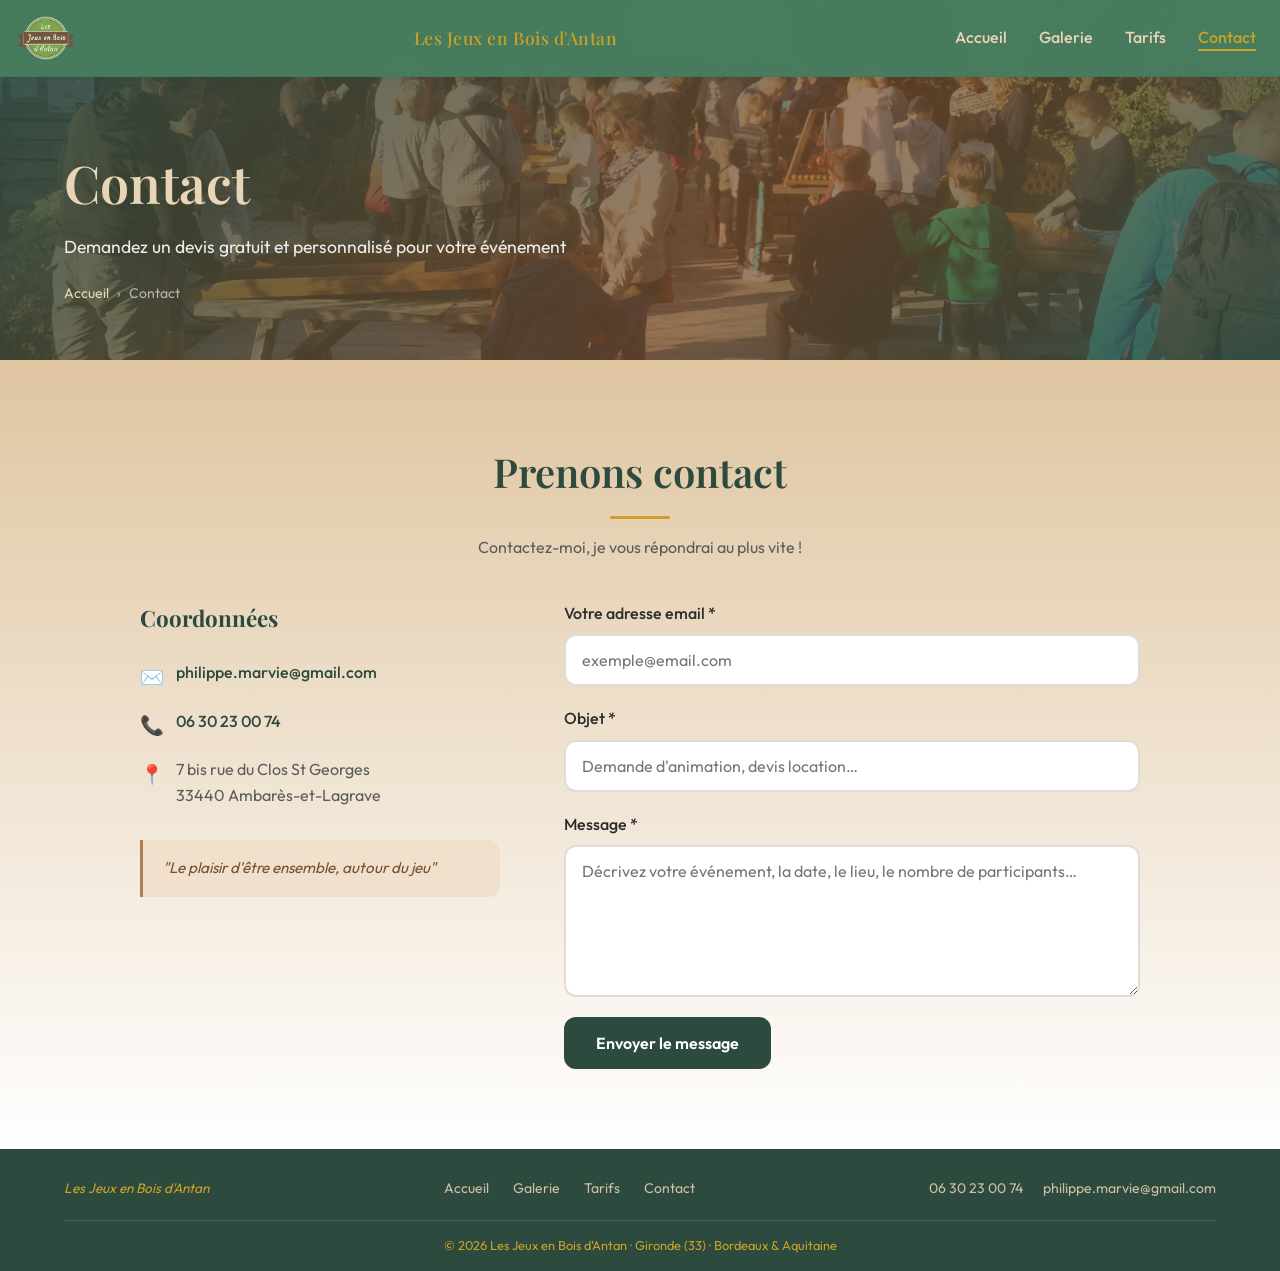
==== commit 6db99135: "Zone d'intervention contact : cachée visuellement, indexable par Google Co-Authored-By: Claude Sonne" ====
--- a/contact.html
+++ b/contact.html
@@ -136,7 +136,7 @@
                         <div class="contact-slogan">
                             <p>"Le plaisir d'être ensemble, autour du jeu"</p>
                         </div>
-                        <div class="contact-zone-info">
+                        <div class="contact-zone-info visually-hidden" aria-hidden="true">
                             <h4>Zone d'intervention</h4>
                             <p>Gironde (33), Bordeaux, Landes (40), Lot-et-Garonne (47), Dordogne (24), Pyrénées-Atlantiques (64) et toute la Nouvelle-Aquitaine.</p>
                         </div>
--- a/css/style.css
+++ b/css/style.css
@@ -648,10 +648,10 @@
 
 .location-grid {
   display: grid;
-  grid-template-columns: repeat(auto-fit, minmax(min(260px, 100%), 1fr));
+  grid-template-columns: repeat(4, 1fr);
   gap: 1.5rem;
   margin-bottom: 2.5rem;
-  max-width: 1000px;
+  max-width: 1200px;
   margin-left: auto;
   margin-right: auto;
 }
@@ -686,6 +686,18 @@
 .location-card p {
   color: var(--color-text-muted);
   font-size: 0.95rem;
+}
+
+.location-card .location-card-price {
+  display: inline-block;
+  margin-top: 1rem;
+  padding: 0.35rem 0.9rem;
+  background: var(--color-accent);
+  color: white;
+  font-weight: 800;
+  font-size: 1rem;
+  border-radius: 2rem;
+  white-space: nowrap;
 }
 
 .location-cta {
